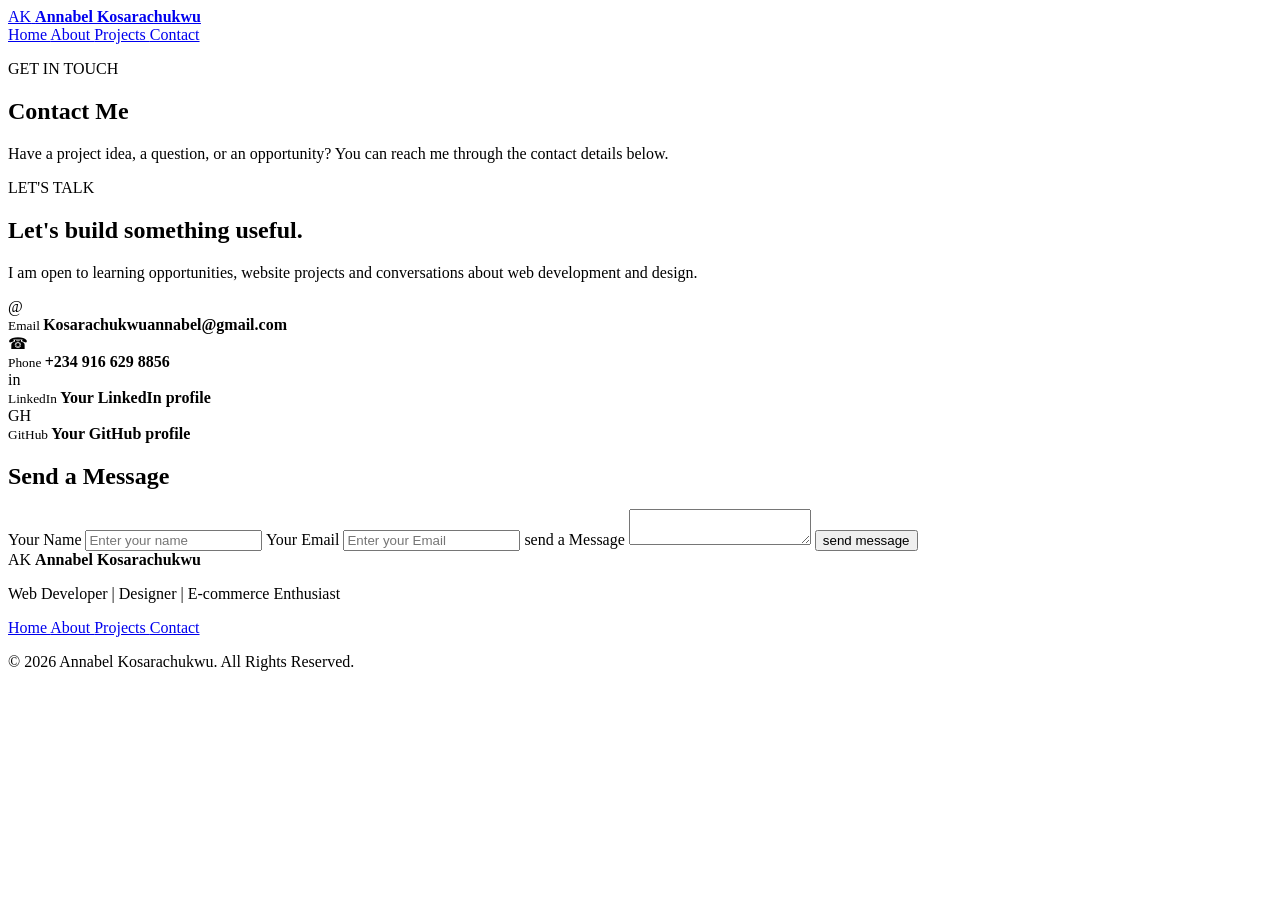
==== contact.html @ 4d01f872 "first commit" ====
<!DOCTYPE html>
<html lang="en">

<head>
    <meta charset="UTF-8">

    <meta name="viewport"
          content="width=device-width, initial-scale=1.0">

    <title>Contact | Annabel Kosarachukwu</title>

    <link rel="stylesheet"
          href="css/style.css">
</head>

<body>

    <!-- Header -->
    <header class="header">

        <a href="index.html" class="logo">
            <span>AK</span>
            <strong>Annabel Kosarachukwu</strong>
        </a>

        <!-- Navigation -->
        <nav class="navbar">

            <a href="index.html">
                Home
            </a>

            <a href="about.html">
                About
            </a>

            <a href="projects.html">
                Projects
            </a>

            <a href="contact.html" class="active">
                Contact
            </a>

        </nav>

    </header>


    <!-- Contact Hero -->
    <section class="page-hero contact-page-hero">

        <p class="section-label">
            GET IN TOUCH
        </p>

        <h1>
            Contact <span>Me</span>
        </h1>

        <p>
            Have a project idea, a question, or an opportunity?
            You can reach me through the contact details below.
        </p>

    </section>


    <!-- Contact Section -->
    <section class="contact-section">

        <!-- Contact Information -->
        <div class="contact-info">

            <p class="section-label">
                LET'S TALK
            </p>

            <h2>
                Let's build something
                <span>useful.</span>
            </h2>

            <p>
                I am open to learning opportunities, website
                projects and conversations about web development
                and design.
            </p>


            <!-- Email -->
            <div class="contact-item">

                <div class="contact-icon">
                    @
                </div>

                <div>

                    <small>
                        Email
                    </small>

                    <strong>
                        Kosarachukwuannabel@gmail.com
                    </strong>

                </div>

            </div>


            <!-- Phone -->
            <div class="contact-item">

                <div class="contact-icon">
                    ☎
                </div>

                <div>

                    <small>
                        Phone
                    </small>

                    <strong>
                        +234 916 629 8856

                    </strong>

                </div>

            </div>


            <!-- LinkedIn -->
            <div class="contact-item">

                <div class="contact-icon">
                    in
                </div>

                <div>

                    <small>
                        LinkedIn
                    </small>

                    <strong>
                        Your LinkedIn profile
                    </strong>

                </div>

            </div>


            <!-- GitHub -->
            <div class="contact-item">

                <div class="contact-icon">
                    GH
                </div>

                <div>

                    <small>
                        GitHub
                    </small>

                    <strong>
                        Your GitHub profile
                    </strong>

                </div>

            </div>

        </div>


        <!-- Contact Form -->
        <form class="contact-form"
              id="contactform"
              action="https://formspree.io/f/mrpewyjr"
              method="POST">

            <h2>
                Send a Message
            </h2>

            <label for="name">
                Your Name
            </label>

            <input
                type="text"
                id="name"
                name="name"
                placeholder="Enter your name"
                required
            >

            <label for="email">
                Your Email
            </label>

            <input
                type="email"
                id="email"
                name="email"
                placeholder="Enter your Email"
                required
                >

                 <label for="Message">
                    send a Message
                </label>

                <textarea
                 id="Message"
                 name="message"
                 placeholder="Enter a message"
                 required>
                </textarea>

                 <button type="submit" class="btn primary-btn">
                            send message
                 </button>
            
                 

        </form>

    </section>


    <!-- Footer -->
    <footer class="footer">

        <div class="footer-brand">

            <div class="footer-logo">

                <span>AK</span>

                <strong>
                    Annabel Kosarachukwu
                </strong>

            </div>

            <p>
                Web Developer | Designer | E-commerce Enthusiast
            </p>

        </div>


        <!-- Footer Links -->
        <div class="footer-links">

            <a href="index.html">
                Home
            </a>

            <a href="about.html">
                About
            </a>

            <a href="projects.html">
                Projects
            </a>

            <a href="contact.html">
                Contact
            </a>

        </div>


        <!-- Copyright -->
        <div class="footer-bottom">

            <p>
                © 2026 Annabel Kosarachukwu.
                All Rights Reserved.
            </p>

        </div>

    </footer>


</body>
</html>
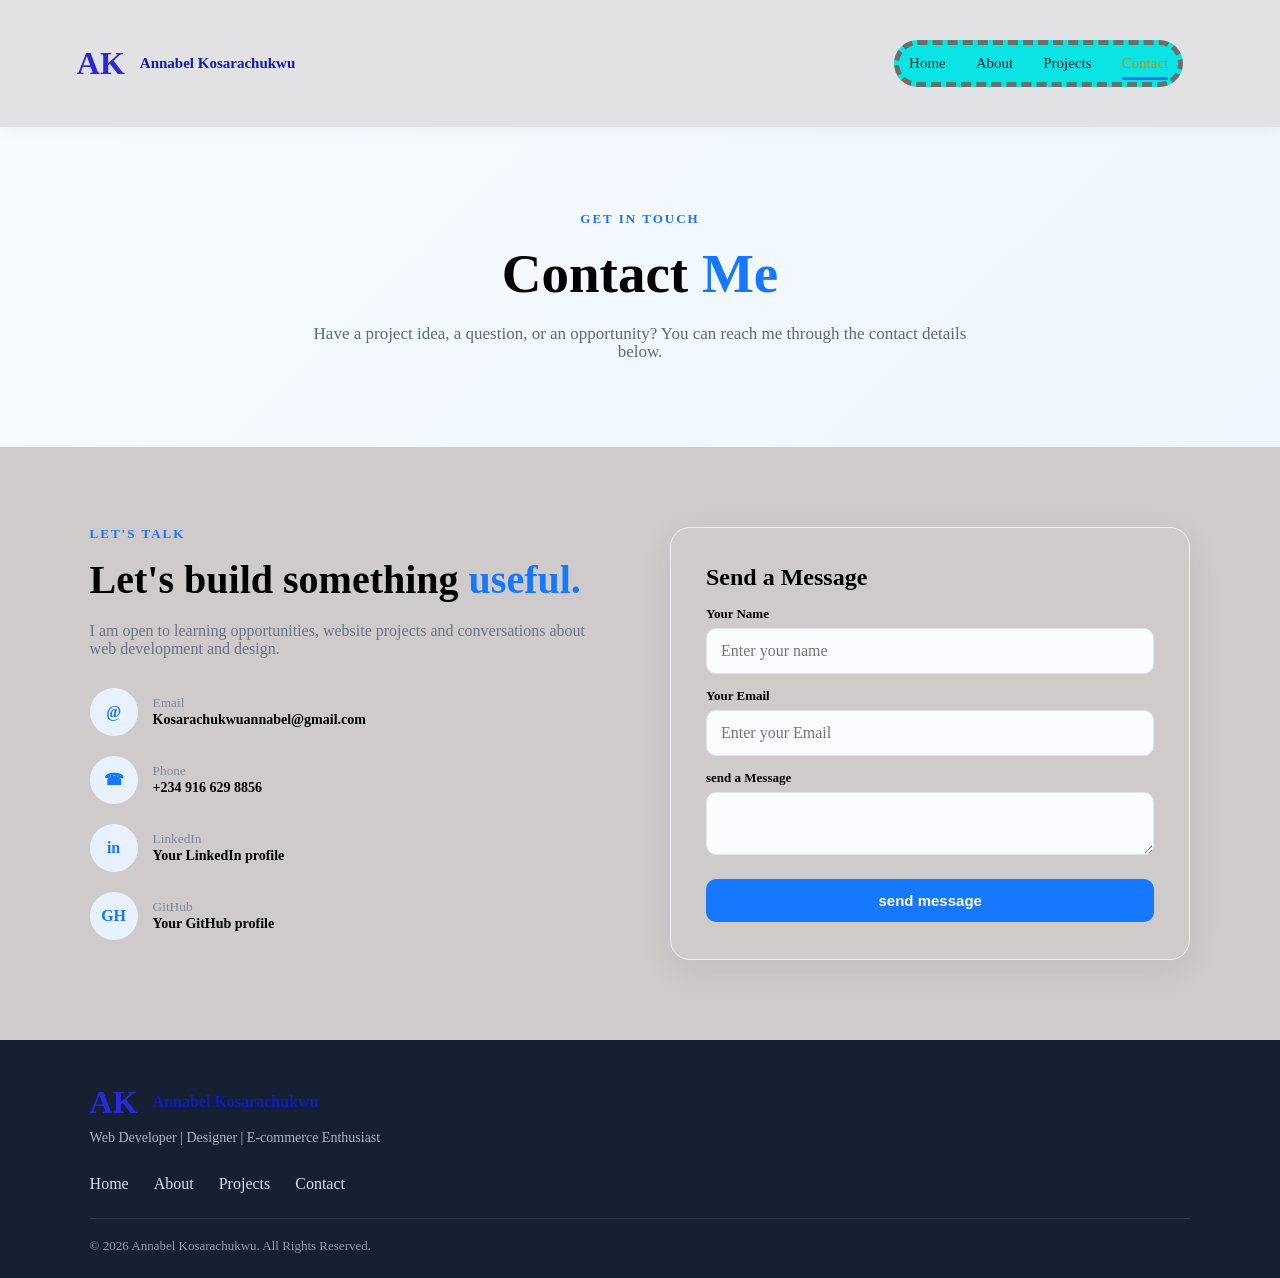
==== commit 328ed183: "update portfolio files" ====
--- a/contact.html
+++ b/contact.html
@@ -10,7 +10,7 @@
     <title>Contact | Annabel Kosarachukwu</title>
 
     <link rel="stylesheet"
-          href="css/style.css">
+          href="CSS/style.css">
 </head>
 
 <body>
--- a/CSS/style.css
+++ b/CSS/style.css
@@ -0,0 +1,1064 @@
+* {
+    margin: 0;
+    padding: 0;
+    box-sizing: border-box;
+}
+
+html {
+    scroll-behavior: smooth;
+}
+
+body {
+    font-family:   'Arial Narrow bold';  
+    background: #cfcbcb;
+    color: #020101;
+    line-height: 1.1;
+}
+
+.header {
+    width: 100%;
+    padding: 20px 6%;
+    background: #e2e1e4;
+    display: flex;
+    align-items: center;
+    justify-content: space-between;
+    position: sticky;
+    top: 0;
+    z-index: 1000;
+    box-shadow: 0 2px 15px rgba(0, 0, 0, 0.05);
+}
+
+.logo {
+    display: flex;
+    align-items: center;
+    gap: 15px;
+    text-decoration: none;
+    color: #074de6;
+}
+
+.logo span,
+.footer-logo span {
+    font-size: 32px;
+    font-weight: 800;
+    color: #282ad8;
+}
+
+.logo strong,
+.footer-logo strong {
+    font-size: 15px;
+    color: #101bb9;
+}
+
+.navbar {
+    background: rgb(10, 228, 228);
+    color: #10b981;
+    padding: 10px;
+    margin: 20px;
+    border-radius: 50px;
+    border: 5px dashed rgb(104, 112, 104);
+    display: flex;
+    gap: 30px; 
+}
+a.hover{
+    color: #10b981;
+    font-weight:bold;
+    font-size: 50px;
+}
+
+    
+
+
+.navbar a {
+    color: #172033;
+    text-decoration: none;
+    font-size: 15px;
+    font-weight: 500;
+    position: relative;
+    transition: 0.3s;
+}
+
+.navbar a:hover,
+.navbar a.active {
+    color: #c98e0f;
+}
+
+.navbar a.active::after {
+    content: "";
+    position: absolute;
+    left: 0;
+    bottom: -8px;
+    width: 100%;
+    height: 3px;
+    background: #1677ff;
+    border-radius: 10px;
+}
+
+.section-label {
+    color: #1677ff;
+    font-size: 13px;
+    font-weight: 700;
+    letter-spacing: 2px;
+    margin-bottom: 15px;
+}
+
+h1,
+h2,
+h3 {
+    line-height: 1.2;
+}
+
+h1 span,
+h2 span {
+    color: #1677ff;
+}
+
+
+/* 
+   HOME PAGE
+ */
+
+.home-hero {
+    min-height: 620px;
+    padding: 75px 7%;
+    display: flex;
+    align-items: center;
+    justify-content: space-between;
+    gap: 60px;
+    background: linear-gradient(135deg, #f7fbff, #eef6ff);
+}
+
+.home-content {
+    max-width: 650px;
+}
+
+.home-content h1 {
+    font-size: 56px;
+    margin-bottom: 25px;
+}
+
+.hero-subtitle {
+    font-size: 18px;
+    color: #526078;
+    max-width: 580px;
+}
+
+.hero-buttons {
+    display: flex;
+    gap: 15px;
+    margin: 30px 0;
+}
+
+.btn {
+    display: inline-flex;
+    align-items: center;
+    justify-content: center;
+    padding: 13px 24px;
+    border-radius: 10px;
+    text-decoration: none;
+    font-weight: 700;
+    border: 0;
+    cursor: pointer;
+    font-size: 15px;
+    transition: 0.3s;
+}
+
+.primary-btn {
+    background: #1677ff;
+    color: #ffffff;
+}
+
+.primary-btn:hover {
+    background: #0b5fd1;
+    transform: translateY(-3px);
+}
+
+.secondary-btn {
+    border: 1px solid #1677ff;
+    color: #1677ff;
+    background: #ffffff;
+}
+
+.secondary-btn:hover {
+    background: #eaf3ff;
+    transform: translateY(-3px);
+}
+
+.mini-services {
+    display: flex;
+    gap: 10px;
+    flex-wrap: wrap;
+}
+
+.mini-services span,
+.tag-row span {
+    padding: 7px 11px;
+    border-radius: 20px;
+    background: #ffffff;
+    border: 1px solid #dfe8f5;
+    color: #526078;
+    font-size: 12px;
+}
+
+.home-photo {
+    width: 410px;
+    height: 440px;
+    position: relative;
+    display: flex;
+    align-items: center;
+    justify-content: center;
+}
+
+/* .home-photo-bg {
+    position: absolute;
+    width: 380px;
+    height: 380px;
+    background: #dcecff;
+    border-radius: 45% 55% 60% 40%;
+    transform: rotate(-8deg);
+} */
+
+.home-photo img {
+    position: relative;
+    z-index: 2;
+    width: 330px;
+    height: 400px;
+    object-fit: cover;
+    border: 7px solid #ffffff;
+    border-radius: 50%;
+    box-shadow: 0 20px 50px rgba(22, 119, 255, 0.18);
+}
+
+.photo-badge {
+    position: absolute;
+    z-index: 3;
+    bottom: 10px;
+    right: 0;
+    background: #ffffff;
+    padding: 13px 18px;
+    border-radius: 10px;
+    box-shadow: 0 10px 30px rgba(23, 32, 51, 0.12);
+    display: flex;
+    gap: 8px;
+    /* flex-direction: column; */
+}
+
+.photo-badge strong {
+    color: #1677ff;
+}
+
+.photo-badge span {
+    font-size: 11px;
+    color: #687386;
+}
+
+
+/* WHAT I DO */
+
+.home-services,
+.projects-section {
+    padding: 80px 7%;
+}
+
+.section-heading {
+    text-align: center;
+    max-width: 700px;
+    margin: 0 auto 45px;
+}
+
+.section-heading h2 {
+    font-size: 38px;
+    margin-bottom: 12px;
+}
+
+.section-heading>p:last-child {
+    color: #687386;
+}
+
+.service-grid {
+    display: grid;
+    grid-template-columns: repeat(3, 1fr);
+    gap: 22px;
+}
+
+.service-card,
+.about-card,
+.project-card {
+    background: #ffffff;
+    border: 1px solid #edf1f7;
+    border-radius: 18px;
+    box-shadow: 0 10px 35px rgba(23, 32, 51, 0.07);
+    transition: 0.3s;
+}
+
+.service-card {
+    padding: 30px;
+}
+
+.service-card:hover,
+.about-card:hover,
+.project-card:hover {
+    transform: translateY(-7px);
+    box-shadow: 0 18px 40px rgba(23, 32, 51, 0.12);
+}
+
+.service-icon {
+    width: 48px;
+    height: 48px;
+    border-radius: 13px;
+    background: #e8f2ff;
+    color: #1677ff;
+    display: flex;
+    align-items: center;
+    justify-content: center;
+    font-weight: 800;
+    margin-bottom: 18px;
+}
+
+.service-card h3 {
+    font-size: 20px;
+    margin-bottom: 10px;
+}
+
+.service-card p {
+    color: #687386;
+}
+
+
+/* HOME CTA */
+
+.home-cta {
+    margin: 10px 7% 80px;
+    padding: 42px;
+    border-radius: 22px;
+    background: linear-gradient(135deg, #aed5d8, #a5c1dd);
+    
+    display: flex;
+    align-items: center;
+    justify-content: space-between;
+    gap: 30px;
+}
+
+.home-cta h2 {
+    font-size: 30px;
+    margin-bottom: 8px;
+}
+
+.home-cta p:last-child {
+    color: #596579;
+}
+
+
+/* ABOUT PAGE */
+
+.about-hero {
+    min-height: 560px;
+    padding: 80px 7%;
+    display: flex;
+    align-items: center;
+    justify-content: space-between;
+    gap: 60px;
+    background: linear-gradient(135deg, #f7fbff, #eef6ff);
+}
+
+.about-intro {
+    max-width: 570px;
+}
+
+.about-intro h1 {
+    font-size: 55px;
+    margin-bottom: 20px;
+}
+
+.heading-line {
+    width: 85px;
+    height: 4px;
+    background: #1677ff;
+    border-radius: 10px;
+    margin-bottom: 25px;
+}
+
+.intro-text {
+    font-size: 17px;
+    color: #526078;
+    margin-bottom: 15px;
+}
+
+.intro-text strong {
+    color: #172033;
+}
+
+.profile-container {
+    width: 430px;
+    height: 450px;
+    position: relative;
+    display: flex;
+    justify-content: center;
+    align-items: center;
+}
+
+.profile-background {
+    position: absolute;
+    width: 390px;
+    height: 390px;
+    border-radius: 45% 55% 60% 40%;
+    /* transform: rotate(-8deg); */
+}
+
+.profile-image {
+    width: 360px;
+    height: 420px;
+    object-fit: cover;
+    position: relative;
+    z-index: 2;
+    border-radius: 45% 45% 50% 50%;
+    border: 7px solid #ffffff;
+    /* box-shadow: 0 20px 50px rgba(22, 119, 255, 0.18); */
+}
+
+.photo-badge strong {
+    color: #10b981;
+}
+
+.photo-badge span {
+    font-size: 12px;
+    color: #1e06f5;
+}
+
+.social-links {
+    display: flex;
+    gap: 14px;
+    margin-top: 25px;
+}
+
+.social-links a {
+    width: 42px;
+    height: 42px;
+    display: flex;
+    align-items: center;
+    justify-content: center;
+    border-radius: 50%;
+    background: #1677ff;
+    color: #ffffff;
+    text-decoration: none;
+    font-weight: bold;
+}
+
+.about-cards {
+    padding: 80px 7%;
+    display: grid;
+    grid-template-columns: repeat(2, 1fr);
+    gap: 30px;
+}
+
+.about-card {
+    padding: 35px;
+}
+
+.card-icon {
+    width: 55px;
+    height: 55px;
+    display: flex;
+    align-items: center;
+    justify-content: center;
+    border-radius: 50%;
+    background: #e8f2ff;
+    font-size: 23px;
+    margin-bottom: 20px;
+}
+
+.about-card h2 {
+    margin-bottom: 15px;
+    font-size: 25px;
+}
+
+.about-card p {
+    color: #5d687b;
+    margin-bottom: 12px;
+}
+
+
+/* SKILLS */
+
+.skills-section {
+    padding: 70px 7%;
+    background: #fbfcff;
+}
+
+.skills-section>h2 {
+    font-size: 38px;
+    margin-bottom: 40px;
+}
+
+.skills-grid {
+    display: grid;
+    grid-template-columns: repeat(6, 1fr);
+    gap: 18px;
+}
+
+.skill-card {
+    background: #ffffff;
+    padding: 25px 15px;
+    text-align: center;
+    border-radius: 16px;
+    box-shadow: 0 8px 25px rgba(23, 32, 51, 0.06);
+    border: 1px solid #edf1f7;
+    transition: 0.3s;
+}
+
+.skill-card:hover {
+    transform: translateY(-8px);
+}
+
+.skill-icon {
+    width: 50px;
+    height: 50px;
+    margin: 0 auto 15px;
+    border-radius: 50%;
+    display: flex;
+    align-items: center;
+    justify-content: center;
+    color: #ffffff;
+    font-weight: bold;
+    font-size: 18px;
+}
+
+.html-icon {
+    background: #f4511e;
+}
+
+.css-icon {
+    background: #2196f3;
+}
+
+.js-icon {
+    background: #f5b800;
+}
+
+.ui-icon {
+    background: #7c3aed;
+}
+
+.web-icon {
+    background-color: #10b981;
+}
+
+.ecommerce-icon {
+    background-color: #ec4899;
+}
+
+.skill-card h3 {
+    font-size: 16px;
+    margin-bottom: px;
+}
+
+.skill-card p {
+    color: #687386;
+    font-size: 13px;
+
+}
+
+/* PROJECTS + PAGE HERO */
+
+.page-hero {
+    padding: 85px 7%;
+    text-align: center;
+    background: linear-gradient(135deg, #f7fbff, #eef6ff);
+}
+
+.page-hero h1 {
+    font-size: 55px;
+    margin-bottom: 18px;
+}
+
+.page-hero>p:last-child {
+    max-width: 680px;
+    margin: auto;
+    color: #5d687b;
+    font-size: 17px;
+}
+
+.project-grid {
+    display: grid;
+    grid-template-columns: repeat(2, 1fr);
+    gap: 30px;
+}
+
+.project-card {
+    overflow: hidden;
+    position: relative;
+}
+
+.project-number {
+    position: absolute;
+    z-index: 2;
+    top: 18px;
+    left: 18px;
+    width: 42px;
+    height: 42px;
+    border-radius: 50%;
+    background: #ffffff;
+    color: #1677ff;
+    display: flex;
+    align-items: center;
+    justify-content: center;
+    font-weight: 800;
+    box-shadow: 0 5px 18px rgba(0, 0, 0, 0.08);
+}
+
+.project-visual {
+    height: 210px;
+    display: flex;
+    align-items: center;
+    justify-content: center;
+    font-size: 25px;
+    font-weight: 800;
+    color: #ffffff;
+}
+
+.school-visual {
+    background: linear-gradient(135deg, #1677ff, #5aa2ff);
+}
+
+.food-visual {
+    background: linear-gradient(135deg, #f97316, #fbbf24);
+}
+
+.kitchen-visual {
+    background: linear-gradient(135deg, #10b981, #5eead4);
+}
+
+.ecommerce-visual {
+    background: linear-gradient(135deg, #7c3aed, #c084fc);
+}
+
+.project-content {
+    padding: 28px;
+}
+
+.project-type {
+    font-size: 11px;
+    letter-spacing: 2px;
+    color: #1677ff;
+    font-weight: 800;
+    margin-bottom: 9px;
+}
+
+.project-content h2 {
+    font-size: 25px;
+    margin-bottom: 10px;
+}
+
+.project-content>p:not(.project-type) {
+    color: #687386;
+    margin-bottom: 18px;
+}
+
+.tag-row {
+    display: flex;
+    gap: 8px;
+    flex-wrap: wrap;
+}
+
+.projects-note {
+    margin: 0 7% 80px;
+    padding: 40px;
+    text-align: center;
+    background: #fbfcff;
+    border: 1px solid #edf1f7;
+    border-radius: 20px;
+}
+
+.projects-note h2 {
+    font-size: 30px;
+    margin-bottom: 8px;
+}
+
+.projects-note p:last-child {
+    color: #687386;
+}
+
+
+/* GOAL SECTION */
+
+.goal-section {
+    margin: 50px 7% 80px;
+    padding: 40px;
+    border-radius: 22px;
+    background: linear-gradient(135deg, #edf6ff, #f7fbff);
+    display: flex;
+    align-items: center;
+    gap: 25px;
+}
+
+.goal-icon {
+    width: 65px;
+    height: 65px;
+    min-width: 65px;
+    border-radius: 50%;
+    background: #1677ff;
+    color: #ffffff;
+    display: flex;
+    align-items: center;
+    justify-content: center;
+    font-size: 35px;
+}
+
+.goal-section h2 {
+    font-size: 30px;
+    margin-bottom: 8px;
+}
+
+.goal-section p:last-child {
+    color: #596579;
+}
+
+
+/* CONTACT */
+
+.contact-section {
+    padding: 80px 7%;
+    display: grid;
+    grid-template-columns: 1fr 1fr;
+    gap: 60px;
+}
+
+.contact-info h2 {
+    font-size: 40px;
+    margin-bottom: 18px;
+}
+
+.contact-info>p:not(.section-label) {
+    color: #687386;
+    max-width: 520px;
+    margin-bottom: 30px;
+}
+
+.contact-item {
+    display: flex;
+    align-items: center;
+    gap: 15px;
+    margin: 20px 0;
+}
+
+.contact-icon {
+    width: 48px;
+    height: 48px;
+    min-width: 48px;
+    border-radius: 50%;
+    background: #e8f2ff;
+    color: #1677ff;
+    display: flex;
+    align-items: center;
+    justify-content: center;
+    font-weight: 800;
+}
+
+.contact-item div:last-child {
+    display: flex;
+    flex-direction: column;
+}
+
+.contact-item small {
+    color: #7b8799;
+    margin-bottom: 2px;
+}
+
+.contact-item strong {
+    font-size: 14px;
+}
+
+/* CONTACT FORM */
+
+.contact-form {
+    padding: 35px;
+    border: 1px solid #edf1f7;
+    border-radius: 20px;
+    box-shadow: 0 10px 35px rgba(23, 32, 51, 0.07);
+}
+
+.contact-form label {
+    font-size: 28px;
+    margin-bottom: 25px;
+}
+
+.contact-form label {
+    display: block;
+    font-size: 13px;
+    font-weight: 700;
+    margin: 15px 0 7px;
+}
+
+.contact-form input,
+.contact-form textarea {
+    width: 100%;
+    border: 1px solid #dfe6f0;
+    border-radius: 10px;
+    padding: 13px 14px;
+    font: inherit;
+    outline: none;
+    background: #fbfcff;
+}
+
+.contact-form input:focus,
+.contact-form textarea:focus {
+    border-color: #1677ff;
+    box-shadow: 0 0 0 3px rgba(22, 119, 255, 0.08);
+}
+
+.contact-form textarea {
+    resize: vertical;
+}
+
+.contact-form .btn {
+    margin-top: 20px;
+    width: 100%;
+}
+
+
+/* FOOTER */
+
+.footer {
+    padding: 45px 7% 25px;
+    background: #172033;
+    color: #ffffff;
+}
+
+.footer-brand {
+    margin-bottom: 30px;
+}
+
+.footer-logo {
+    display: flex;
+    align-items: center;
+    gap: 15px;
+    margin-bottom: 10px;
+}
+
+.footer-logo strong {
+    font-size: 16px;
+}
+
+.footer-brand p {
+    color: #aab4c5;
+    font-size: 14px;
+}
+
+.footer-links {
+    display: flex;
+    gap: 25px;
+    margin-bottom: 25px;
+}
+
+.footer-links a {
+    color: #d8deea;
+    text-decoration: none;
+    transition: 0.3s;
+}
+
+.footer-links a:hover {
+    color: #1677ff;
+}
+
+.footer-bottom {
+    border-top: 1px solid #303a4c;
+    padding-top: 20px;
+}
+
+.footer-bottom p {
+    color: #8e99ab;
+    font-size: 13px;
+}
+
+
+/* RESPONSIVE */
+
+@media (max-width: 900px) {
+
+    .header {
+        padding: 18px 5%;
+    }
+
+    .logo strong {
+        display: none;
+    }
+
+    .navbar {
+        gap: 15px;
+    }
+
+    .navbar a {
+        font-size: 13px;
+    }
+
+    .home-hero,
+    .about-hero {
+        flex-direction: column;
+        text-align: center;
+        padding: 60px 5%;
+    }
+
+    .home-content,
+    .about-intro {
+        max-width: 100%;
+    }
+
+    .home-content h1,
+    .about-intro h1 {
+        font-size: 42px;
+    }
+
+    .hero-buttons,
+    .mini-services,
+    .social-links {
+        justify-content: center;
+    }
+
+    .profile-container {
+        width: 330px;
+        height: 350px;
+    }
+
+    .profile-background {
+        width: 300px;
+        height: 300px;
+    }
+
+    .profile-image {
+        width: 280px;
+        height: 330px;
+    }
+
+    .home-photo {
+        width: 330px;
+        height: 360px;
+    }
+
+    .home-photo-bg {
+        width: 300px;
+        height: 300px;
+    }
+
+    .home-photo img {
+        width: 280px;
+        height: 330px;
+    }
+
+    .photo-badge {
+        right: -5px;
+    }
+
+    .service-grid {
+        grid-template-columns: repeat(2, 1fr);
+    }
+
+    .about-cards {
+        grid-template-columns: 1fr;
+        padding: 60px 5%;
+    }
+
+    .skills-section {
+        padding: 60px 5%;
+    }
+
+    .skills-grid {
+        grid-template-columns: repeat(2, 1fr);
+    }
+
+    .project-grid,
+    .contact-section {
+        grid-template-columns: 1fr;
+    }
+
+    .projects-section {
+        padding: 60px 5%;
+    }
+
+    .contact-section {
+        padding: 60px 5%;
+        gap: 40px;
+    }
+
+    .home-cta {
+        margin: 40px 5% 60px;
+    }
+
+    .goal-section {
+        margin: 40px 5% 60px;
+        padding: 30px;
+        align-items: flex-start;
+    }
+}
+
+
+/* SMALL SCREENS */
+
+@media (max-width: 500px) {
+
+    .header {
+        flex-direction: column;
+        gap: 15px;
+    }
+
+    .navbar {
+        flex-wrap: wrap;
+        justify-content: center;
+    }
+
+    .home-content h1,
+    .about-intro h1,
+    .page-hero h1 {
+        font-size: 36px;
+    }
+
+    .hero-subtitle,
+    .intro-text {
+        font-size: 15px;
+    }
+
+    .service-grid,
+    .skills-grid {
+        grid-template-columns: 1fr;
+    }
+
+    .home-cta,
+    .goal-section {
+        flex-direction: column;
+        align-items: flex-start;
+    }
+
+    .home-photo {
+        width: 290px;
+        height: 320px;
+    }
+
+    .home-photo-bg {
+        width: 260px;
+        height: 260px;
+    }
+
+    .home-photo img {
+        width: 245px;
+        height: 290px;
+    }
+
+    .photo-badge {
+        right: -8px;
+    }
+
+    .page-hero {
+        padding: 60px 5%;
+    }
+
+    .page-hero>p:last-child {
+        font-size: 15px;
+    }
+
+    .project-visual {
+        height: 180px;
+    }
+
+    .footer-links {
+        flex-direction: column;
+        gap: 10px;
+    }
+}
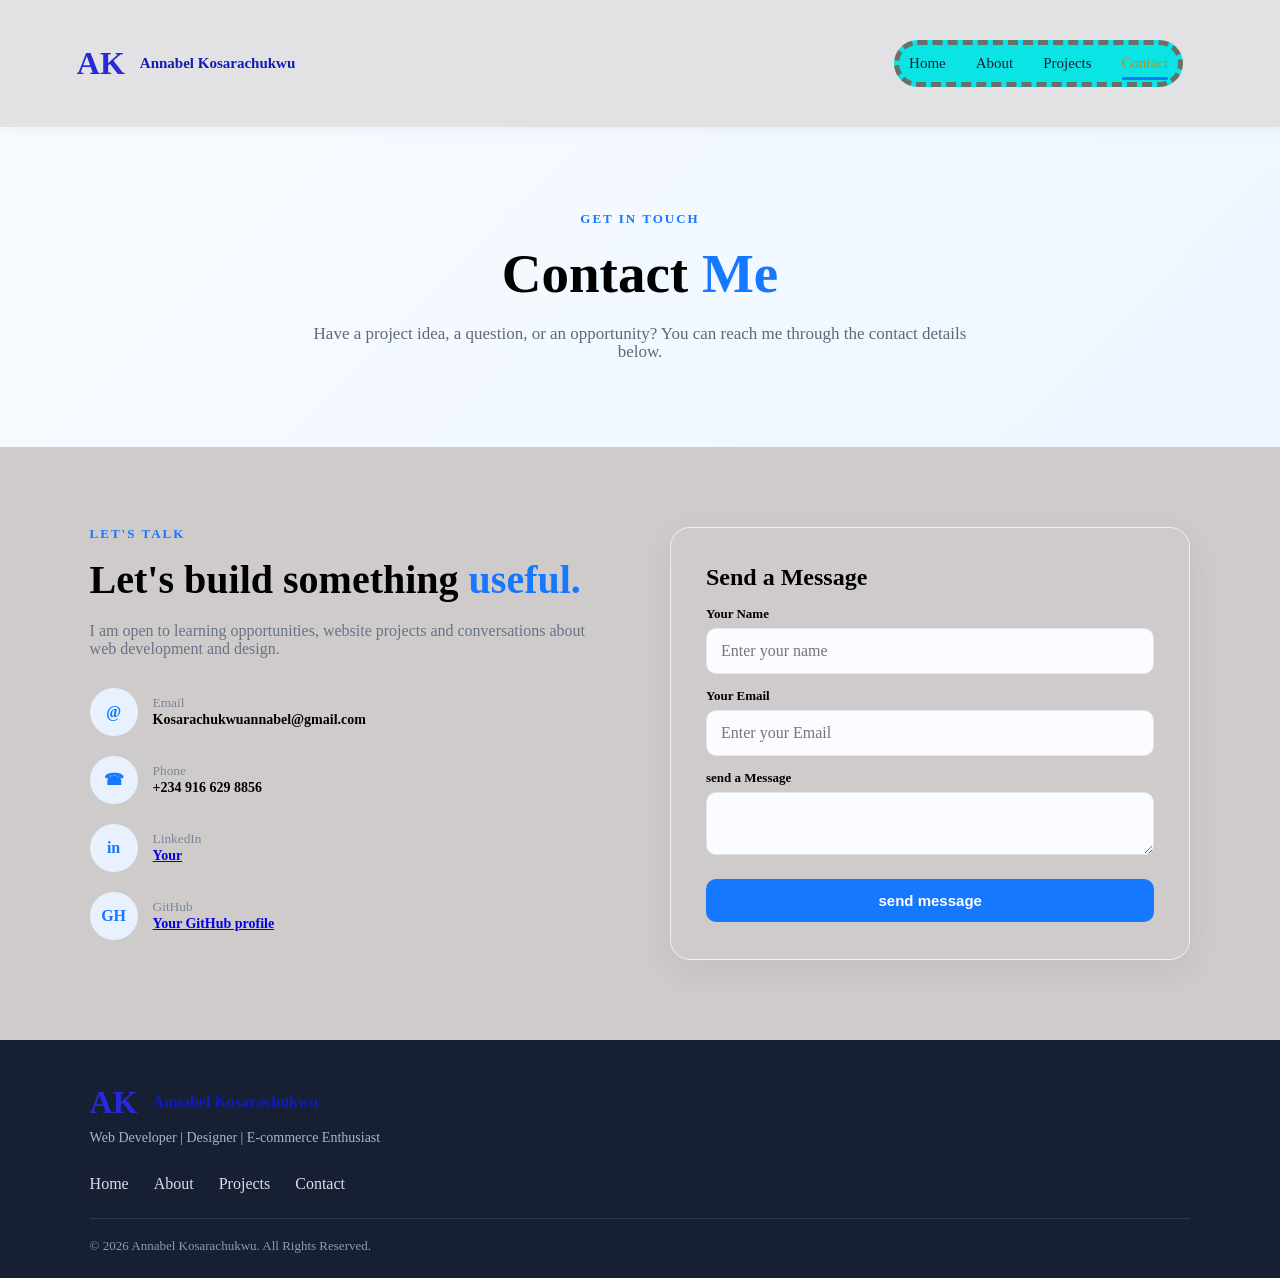
==== commit 641f6d1a: "Add linkedIn and GitHub profile links" ====
--- a/contact.html
+++ b/contact.html
@@ -142,12 +142,11 @@
 
                 <div>
 
-                    <small>
-                        LinkedIn
-                    </small>
-
-                    <strong>
-                        Your LinkedIn profile
+                    <small>LinkedIn</small>
+
+                    
+                    <strong>
+                        <a href="https://www.LinkedIn.com/in/YOUR-LINKEDIN-USER" target="_blank">Your <link linkedIn profile></a>
                     </strong>
 
                 </div>
@@ -164,12 +163,10 @@
 
                 <div>
 
-                    <small>
-                        GitHub
-                    </small>
-
-                    <strong>
-                        Your GitHub profile
+                    <small>GitHub</small>
+
+                    <strong>
+                      <a href="https://github.com/Kosarachukwuannabel-svg" target="_blank">Your GitHub profile</a> 
                     </strong>
 
                 </div>
